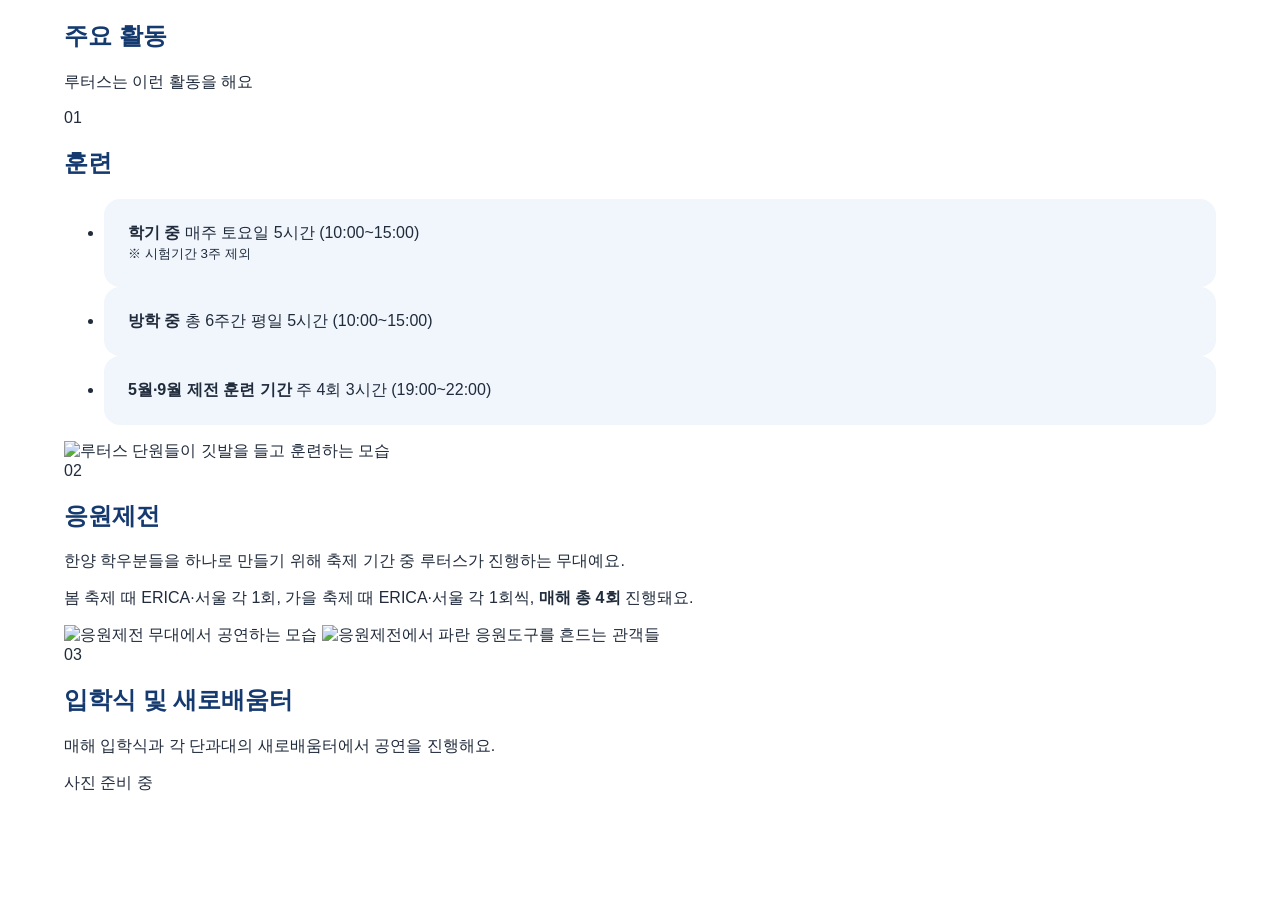
==== pages/activities.html @ 9bbf047c "feat: 주요 활동 HTML 추가" ====
<!DOCTYPE html>
<html lang="ko">
<head>
  <meta charset="UTF-8">
  <meta name="viewport" content="width=device-width, initial-scale=1.0">
  <title>주요 활동 | 루터스</title>
  <link rel="stylesheet" href="../css/common.css">
  <link rel="stylesheet" href="../css/activities.css">
</head>
<body>

  <!-- 공통 헤더: 나중에 팀 헤더 코드를 여기에 붙여넣기 -->

  <main>
    <section class="activities-hero container">
      <h1>주요 활동</h1>
      <p>루터스는 이런 활동을 해요</p>
    </section>

    <!-- 1. 훈련 -->
    <section class="activity container" id="training">
      <div class="activity-text">
        <span class="activity-num">01</span>
        <h2>훈련</h2>
        <ul>
          <li class="card"><strong>학기 중</strong> 매주 토요일 5시간 (10:00~15:00)<br>
              <small>※ 시험기간 3주 제외</small></li>
          <li class="card"><strong>방학 중</strong> 총 6주간 평일 5시간 (10:00~15:00)</li>
          <li class="card"><strong>5월·9월 제전 훈련 기간</strong> 주 4회 3시간 (19:00~22:00)</li>
        </ul>
      </div>
      <div class="activity-photo">
        <img src="../images/training.jpg" alt="루터스 단원들이 깃발을 들고 훈련하는 모습">
      </div>
    </section>

    <!-- 2. 응원제전 -->
    <section class="activity reverse container" id="festival">
      <div class="activity-text">
        <span class="activity-num">02</span>
        <h2>응원제전</h2>
        <p>한양 학우분들을 하나로 만들기 위해 축제 기간 중 루터스가 진행하는 무대예요.</p>
        <p>봄 축제 때 ERICA·서울 각 1회, 가을 축제 때 ERICA·서울 각 1회씩, <strong>매해 총 4회</strong> 진행돼요.</p>
      </div>
      <div class="activity-photo festival-photos">
        <img src="../images/festival1.jpg" alt="응원제전 무대에서 공연하는 모습">
        <img src="../images/festival2.jpg" alt="응원제전에서 파란 응원도구를 흔드는 관객들">
      </div>
    </section>

    <!-- 3. 입학식 및 새로배움터 -->
    <section class="activity container" id="orientation">
      <div class="activity-text">
        <span class="activity-num">03</span>
        <h2>입학식 및 새로배움터</h2>
        <p>매해 입학식과 각 단과대의 새로배움터에서 공연을 진행해요.</p>
      </div>
      <div class="activity-photo">
        <div class="photo-placeholder">사진 준비 중</div>
      </div>
    </section>
  </main>

  <!-- 공통 푸터: 나중에 팀 푸터 코드를 여기에 붙여넣기 -->

</body>
</html>
---- css/common.css ----
:root {
    --main: #153A70;
    --point: #377DCE;
    --light: #A9D3F5;
    --bg: #F1F6FC;
    --text: #202B3C;
}

* {
    box-sizing: border-box;
}

body {
    margin: 0;
    font-family: 'Pretendard', sans-serif;
    color: var(--text);
    background: white;
}

h1, h2, h3 {
    color: var(--main);
}

.container {
    max-width: 1200px;
    margin: auto;
    padding: 0 24px;
}

.btn {
    background: var(--main);
    color: white;
    padding: 12px 24px;
    border: none;
    border-radius: 10px;
}

.card {
    background: var(--bg);
    border-radius: 16px;
    padding: 24px;
}
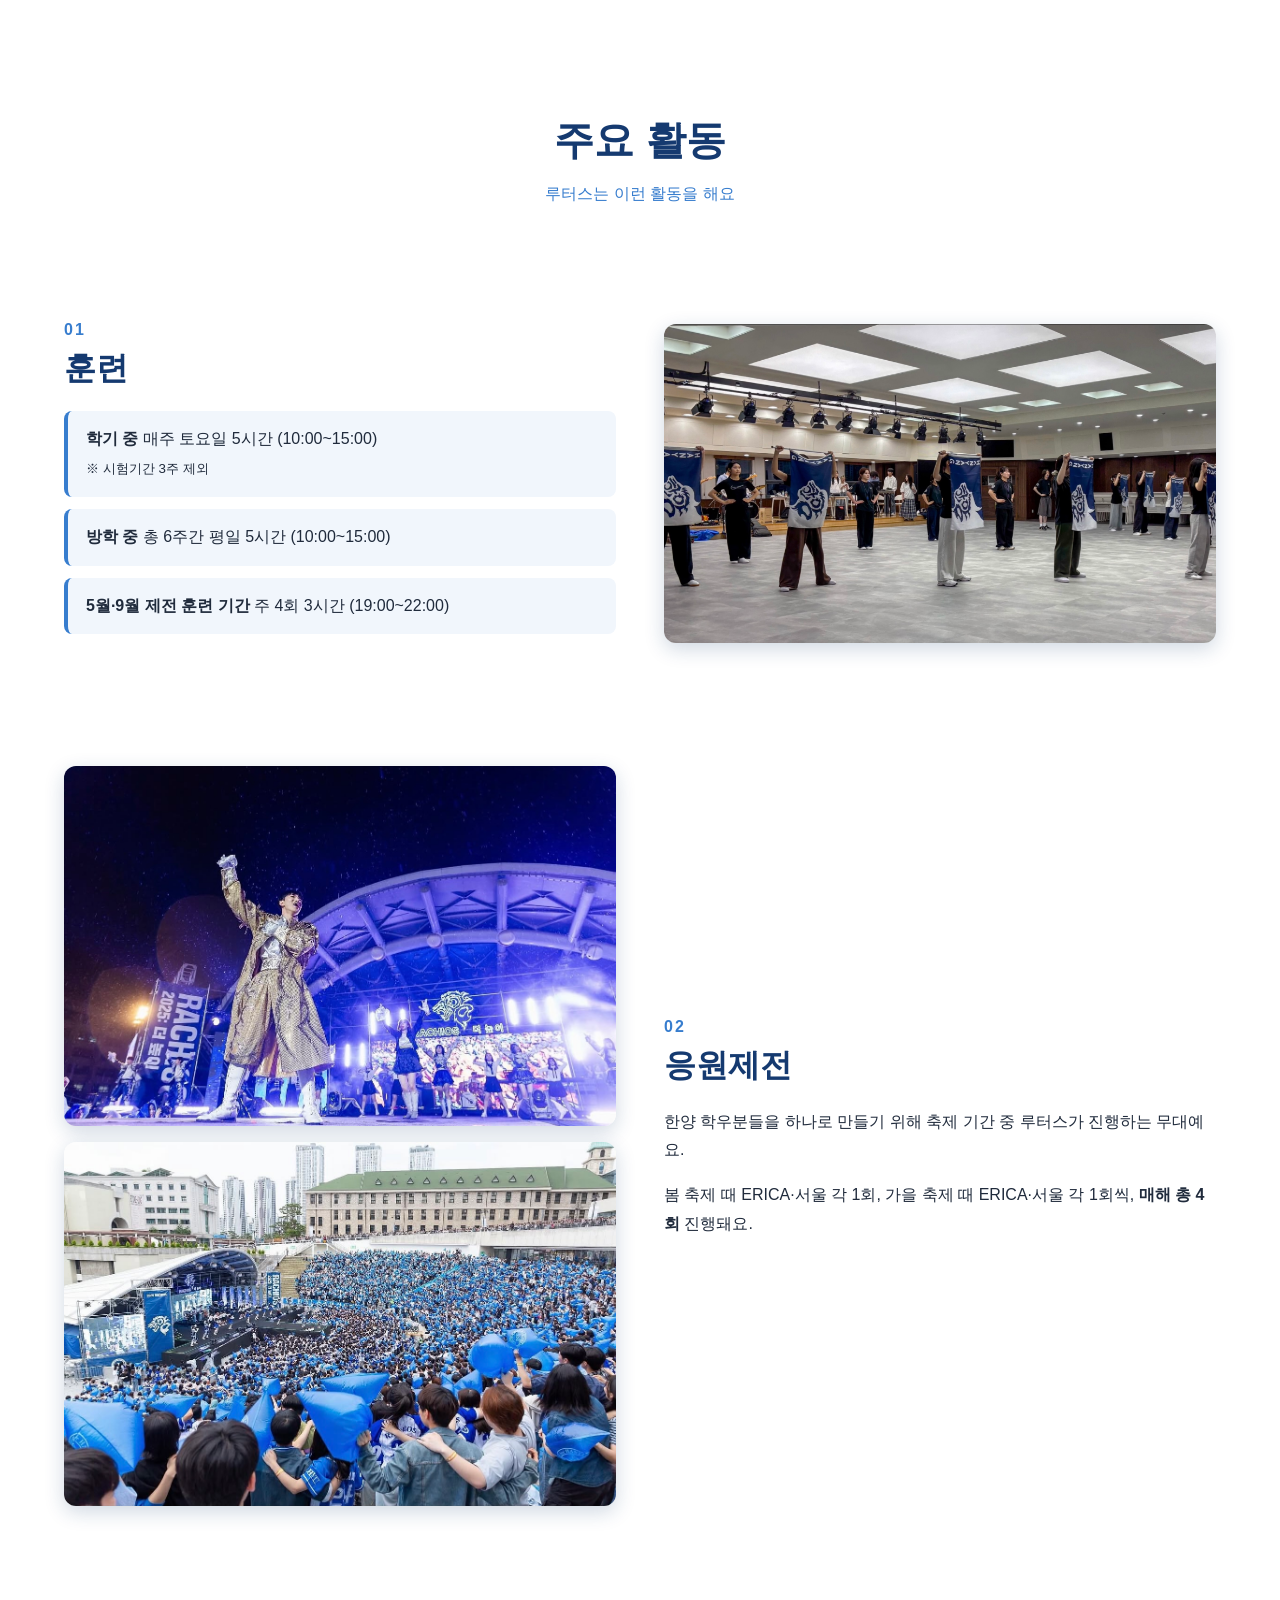
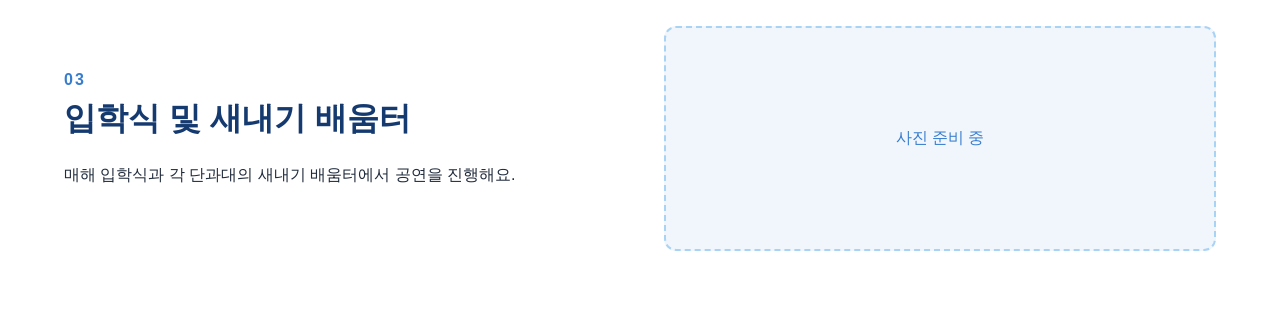
==== commit 9cb683c6: "Update activities.html" ====
--- a/pages/activities.html
+++ b/pages/activities.html
@@ -48,12 +48,12 @@
       </div>
     </section>
 
-    <!-- 3. 입학식 및 새로배움터 -->
+    <!-- 3. 입학식 및 새내기 배움터 -->
     <section class="activity container" id="orientation">
       <div class="activity-text">
         <span class="activity-num">03</span>
-        <h2>입학식 및 새로배움터</h2>
-        <p>매해 입학식과 각 단과대의 새로배움터에서 공연을 진행해요.</p>
+        <h2>입학식 및 새내기 배움터</h2>
+        <p>매해 입학식과 각 단과대의 새내기 배움터에서 공연을 진행해요.</p>
       </div>
       <div class="activity-photo">
         <div class="photo-placeholder">사진 준비 중</div>
--- a/css/activities.css
+++ b/css/activities.css
@@ -0,0 +1,102 @@
+/* 맨 위 제목 영역 */
+.activities-hero {
+  text-align: center;
+  padding-top: 80px;
+  padding-bottom: 40px;
+}
+.activities-hero h1 {
+  font-size: 2.5rem;
+  margin-bottom: 12px;
+}
+.activities-hero p {
+  color: var(--point);
+}
+
+/* 활동 하나 = 글 + 사진 가로 배치 */
+.activity {
+  display: flex;
+  align-items: center;
+  gap: 48px;
+  padding-top: 60px;
+  padding-bottom: 60px;
+}
+
+/* 두 번째 섹션은 사진이 왼쪽, 글이 오른쪽 */
+.activity.reverse {
+  flex-direction: row-reverse;
+}
+
+.activity-text,
+.activity-photo {
+  flex: 1;
+}
+
+.activity-num {
+  display: block;
+  font-size: 1rem;
+  font-weight: bold;
+  color: var(--point);
+  letter-spacing: 2px;
+}
+
+.activity-text h2 {
+  font-size: 2rem;
+  margin: 8px 0 20px;
+}
+
+.activity-text p,
+.activity-text li {
+  line-height: 1.8;
+}
+
+.activity-text ul {
+  list-style: none;
+  padding: 0;
+  margin: 0;
+}
+
+.activity-text li.card {
+  border-left: 4px solid var(--point);
+  padding: 14px 18px;
+  margin-bottom: 12px;
+  border-radius: 8px;
+}
+
+/* 사진 공통 */
+.activity-photo img {
+  width: 100%;
+  border-radius: 12px;
+  box-shadow: 0 6px 20px rgba(21, 58, 112, 0.2);
+  display: block;
+}
+
+/* 제전 사진 2장은 세로로 쌓기 */
+.festival-photos {
+  display: flex;
+  flex-direction: column;
+  gap: 16px;
+}
+
+/* 사진 없을 때 자리 표시 */
+.photo-placeholder {
+  background: var(--bg);
+  color: var(--point);
+  border: 2px dashed var(--light);
+  text-align: center;
+  padding: 100px 20px;
+  border-radius: 12px;
+}
+
+/* 모바일: 768px 이하면 세로로 쌓기 */
+@media (max-width: 768px) {
+  .activity,
+  .activity.reverse {
+    flex-direction: column;
+    gap: 24px;
+    padding-top: 40px;
+    padding-bottom: 40px;
+  }
+  .activities-hero h1 {
+    font-size: 2rem;
+  }
+}
